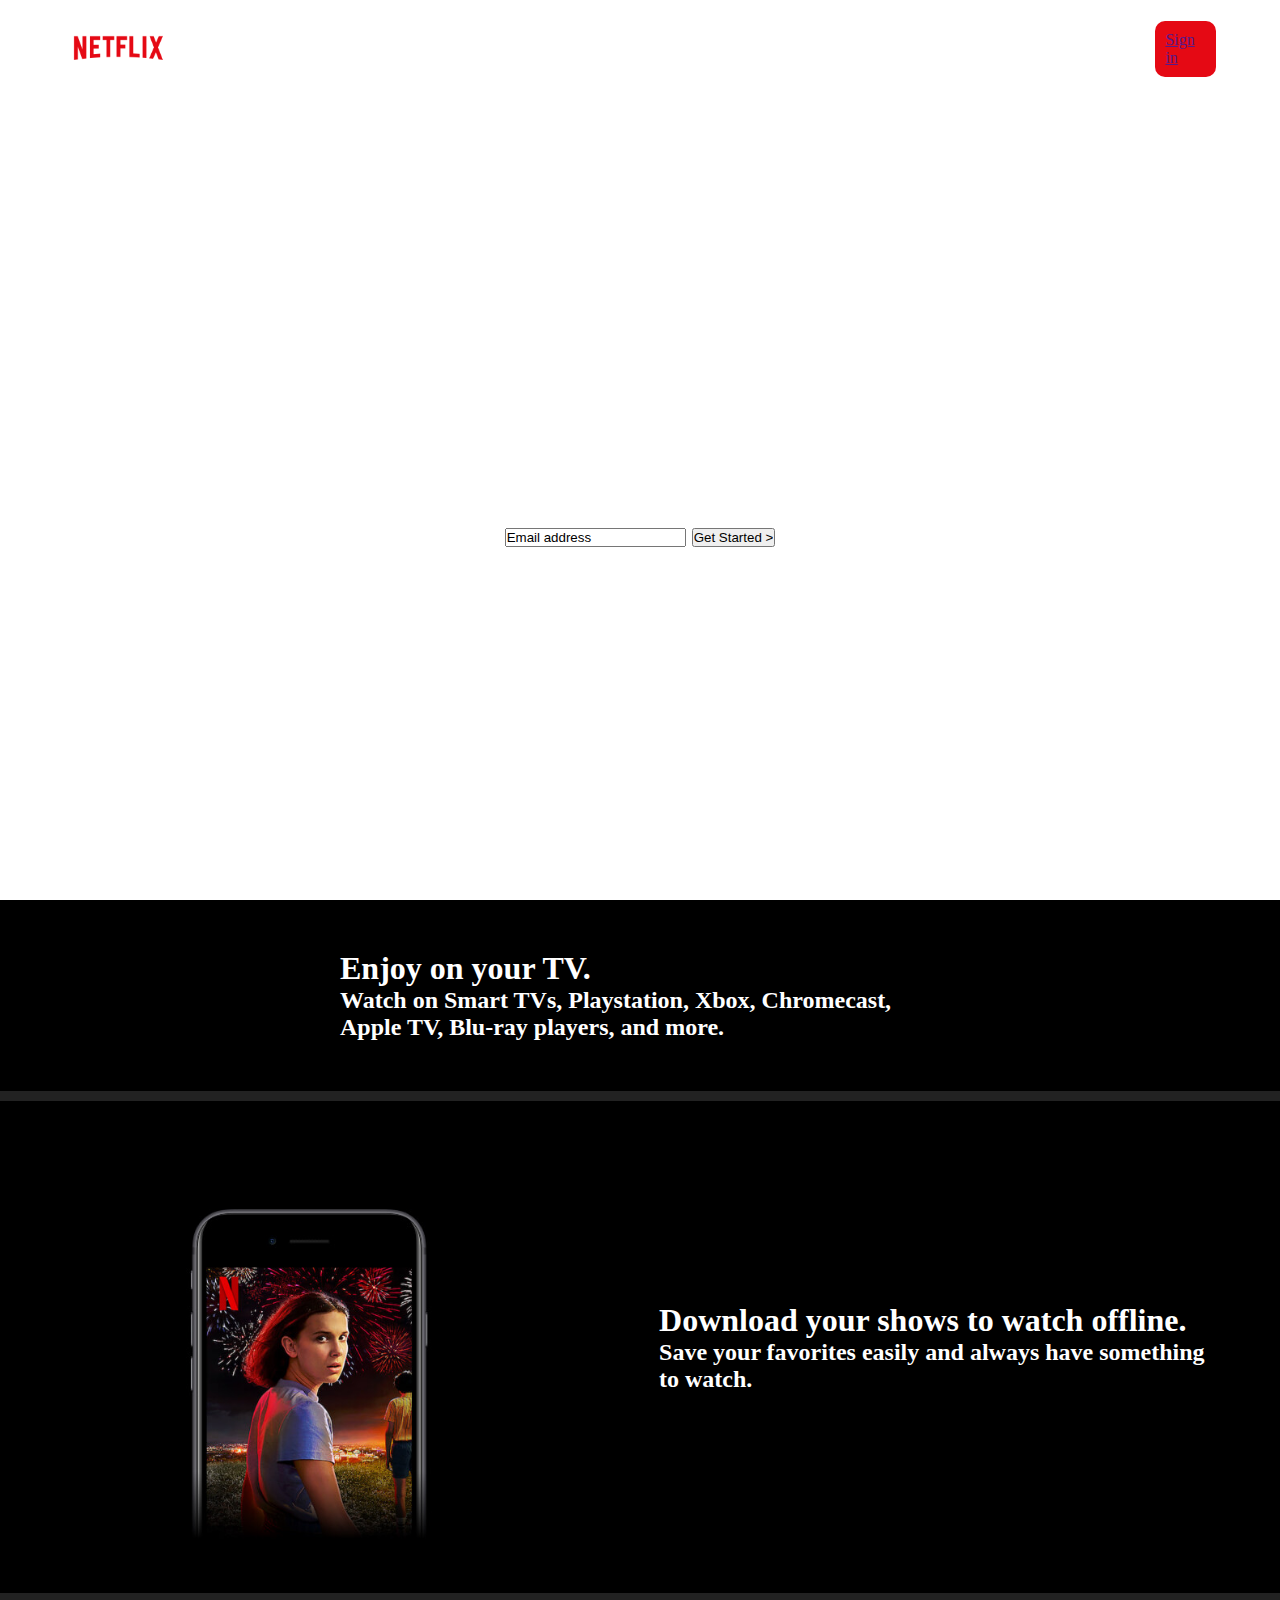
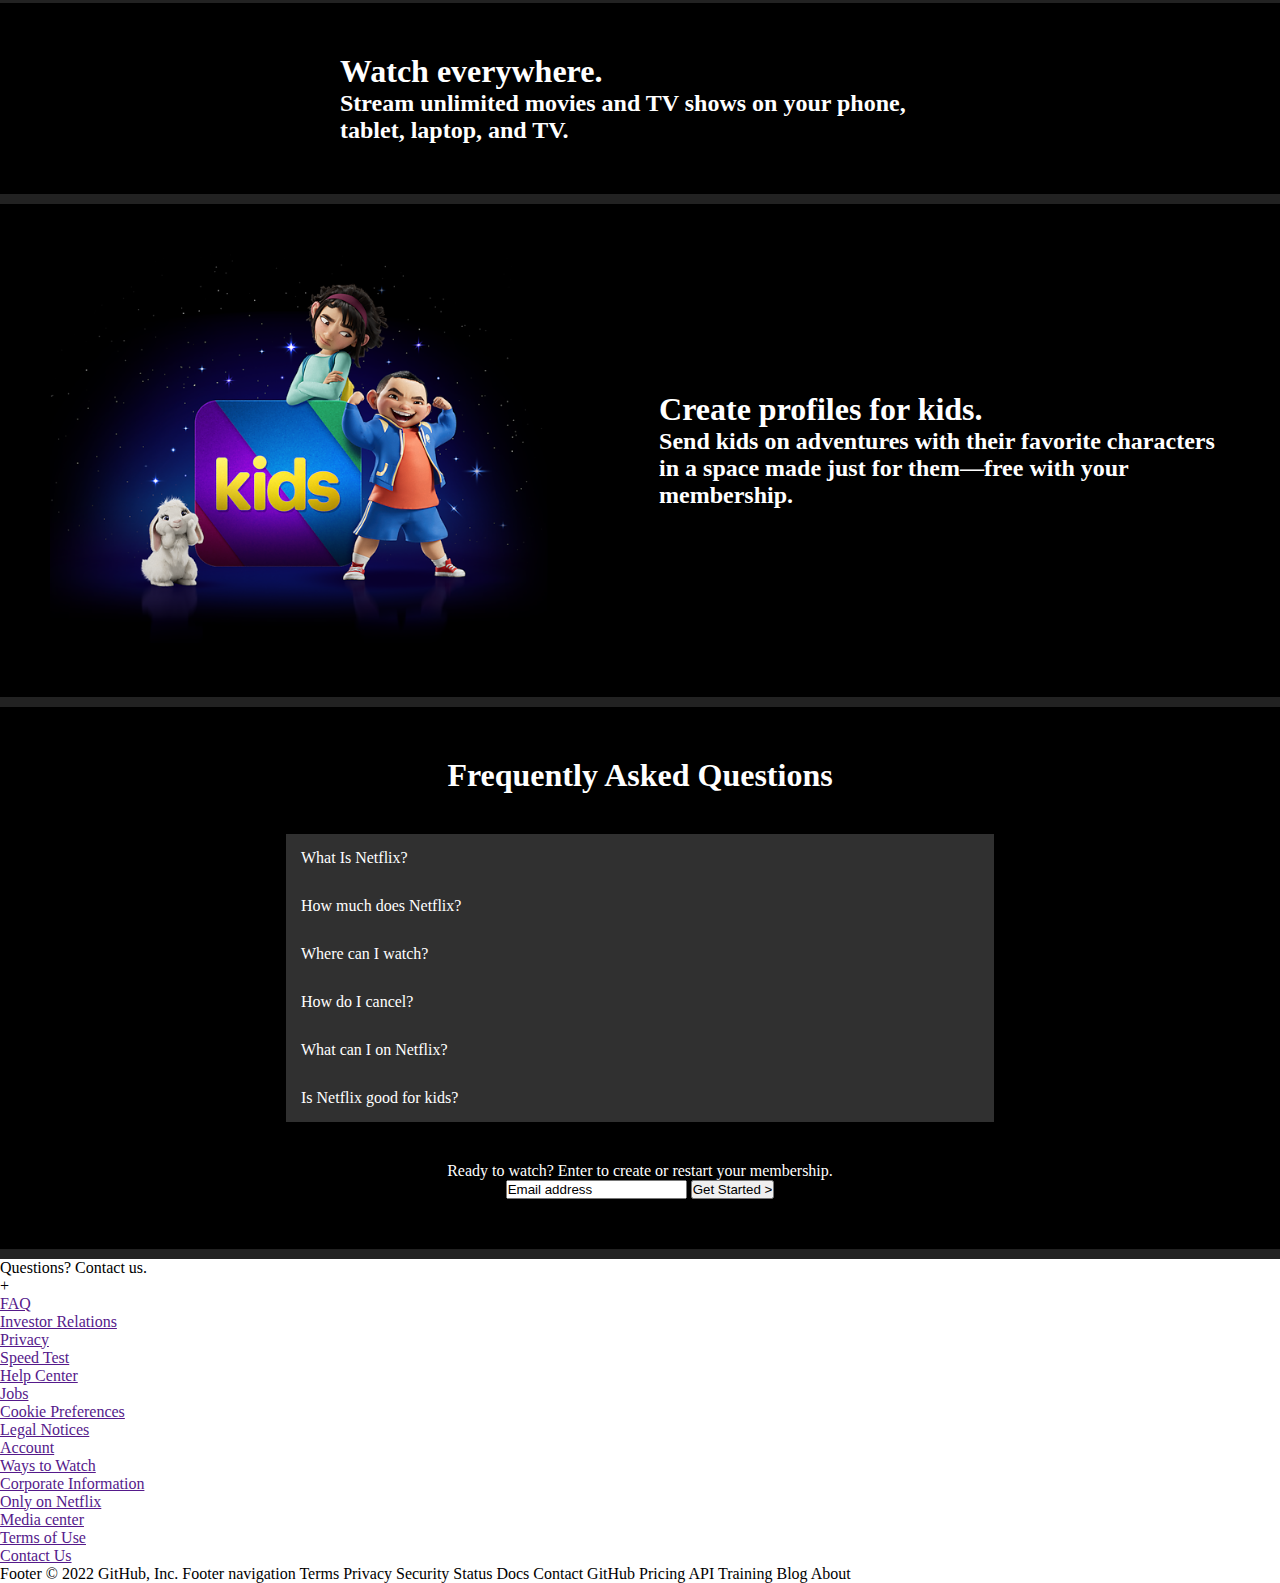
==== NetflixClone/Index.html @ 66c75db1 "Add files via upload" ====
<!DOCTYPE html>
<html lang="en">
<head>
    <meta charset="UTF-8">
    <meta http-equiv="X-UA-Compatible" content="IE=edge">
    <meta name="viewport" content="width=device-width, initial-scale=1.0">
    <title>NetflixLandingPage</title>
    <link rel="stylesheet" href="style.css">
    <script src="https://kit.fontawesome.com/7c42211379.js" crossorigin="anonymous"></script>
</head>

<body>
    <header>
        <div class="nav-wrap">
            <div class="logo">
                <img src="Images\Netflix background.png" alt="" class="n-logo">
            </div>

            <div class="sign-btn">
                <a href="">Sign in</a>
            </div>
        </div>
    </header>

    <section class="section-one">
        <div class="content">
            <h1>Unlimited movies, TV</h1> 
            <h1>Shows, and more.</h1>

            <h3>Watch anywhere. Cancel anytime.</h3>

            <p>Ready to watch? Enter your email to create or restart your memebership.</p>
            <form>
                <input type="text" value="Email address">
                <input type="submit" value="Get Started >">
            </form>
        </div>
    </section>

    <section class="section-two sect">
        <div class="desc">
            <h1>Enjoy on your TV.</h1>
            <h2>Watch on Smart TVs, Playstation, Xbox, Chromecast, Apple TV, Blu-ray players, and more.</h2>
        </div>
        
        <div>
            <img src="images/tv.png" alt="" 
            class="tv-pic">
            
        </div>
    </section>

    <section class="section-three sect">
        <div>
            <img src="Images\stranger things.jpg" alt="" class="stranger-things">
        </div>

        <div class="desc">
            <h1>Download your shows to watch offline.</h1>
            <h2>Save your favorites easily and always have something to watch.</h2>
        </div>
    </section>

    <section  class="section-four sect">
        <div class="desc">
            <h1>Watch everywhere.</h1>
            <h2>Stream unlimited movies and TV shows on your phone, tablet, laptop, and TV.</h2>
        </div>
        </section>

    <section class="section-five sect">
        <div>
            <img src="Images\kids.png" alt="" class="overthemoon">
        </div>

        <div class="desc">
            <h1>Create profiles for kids.</h1>
            <h2>Send kids on adventures with their favorite characters in a space made just for them—free with your membership.</h2>
        </div>
    </section>

    <section class="section-six">
        <h1>Frequently Asked Questions</h1>
        <div class="bigpapa">
            <div class="box">
                <div><p>What Is Netflix?</p></div>
                <div><i class="fa-solid fa-plus"></i></div>
            </div>

            <div class="box">
                <div><p>How much does Netflix?</p></div>
                <div><i class="fa-solid fa-plus"></i></div>
            </div>

             <div class="box">
                <div><p>Where can I watch?</p></div>
                <div><i class="fa-solid fa-plus"></i></div>
            </div>

             <div class="box">
                <div><p>How do I cancel?</p></div>
                <div><i class="fa-solid fa-plus"></i></div>
            </div>

             <div class="box">
                <div><p>What can I on Netflix?</p></div>
                <div><i class="fa-solid fa-plus"></i></div>
            </div>

             <div class="box">
                <div><p>Is Netflix good for kids?</p></div>
                <div><i class="fa-solid fa-plus"></i></div>
            </div>
        </div>

            <p>Ready to watch? Enter to create or restart your membership.</p>
            <form>
                <input type="text" value="Email address">
                <input type="submit" value="Get Started >">
            </form>
    </section>

    <section class="section-seven">
        <p>Questions? Contact us.</p>+

        <div>
        <div>
            <ol>
                <li><a href="">FAQ</a></li>
                <li><a href="">Investor Relations</a></li>
                <li><a href="">Privacy</a></li>
                <li><a href="">Speed Test</a></li>
            </ol>
        </div>

        <div>
            <ol>
                <li><a href="">Help Center</a></li>
                <li><a href="">Jobs</a></li>
                <li><a href="">Cookie Preferences</a></li>
                <li><a href="">Legal Notices</a></li>
            </ol>
        </div>

        <div>
            <ol>
                <li><a href="">Account</a></li>
                <li><a href="">Ways to Watch</a></li>
                <li><a href="">Corporate Information</a></li>
                <li><a href="">Only on Netflix</a></li>
            </ol>
        </div>

        <div>
            <ol>
                <li><a href="">Media center</a></li>
                <li><a href="">Terms of Use</a></li>
                <li><a href="">Contact Us</a></li>
            </ol>
        </div>
    </div>
    </section>
    
</body>
</html>
Footer
© 2022 GitHub, Inc.
Footer navigation
Terms
Privacy
Security
Status
Docs
Contact GitHub
Pricing
API
Training
Blog
About
---- NetflixClone/style.css ----
*{
    margin: 0;
    padding: 0;
    box-sizing: border-box;
    

}
/*General*/
.sect{
    padding: 50px;
    display: flex;
    justify-content: space-between;
    background-color: black;
    color: white;
    border-bottom: 10px solid #222222;
}
.desc{
    width: 600px;
    margin: auto;
}


header{
    background-color: transparent;
    padding: 1rem 0;
    position: fixed;
    width: 100%;

}
.nav-wrap{
    display: flex;
    justify-content: space-between;
    align-items: center;
    width: 90%;
    margin: 0 auto;

}
.n-logo{
    width: 10%;
}

.sign-btn{
    background-color: #E50914;
    padding: 10px;
    border-radius: 10px;
    width: 10%;
    

}

/*section one*/

.section-one{
    background-image: url(images/firstsectionpicture.jpg);
    height: 100vh;
    display: flex;
    justify-content: center;
    align-items: center;
    text-align: center;

}
.content{
    font-size: 1.5rem;
    color: white;
}
input{

}
/*section two*/

.tv-pic{
    width: 85%;
}

/*section three*/
.stranger-things{
    width: 85%;
}


/*section five*/

.overthemoon{
    width: 85%;
}
/*section six*/
.section-six{
    margin: 0 auto;
    padding: 50px;
    color: white;
    background-color: #000;
    text-align: center;
    border-bottom: 10px solid #222222;
}
.box{
    display: flex;
    justify-content:space-between;
    align-items: center;
    width: 60%;
    margin: 0 auto;
    padding: 15px;
    background-color: #303030;
    color: white;
}
.bigpapa{
    padding: 40px 0;
}
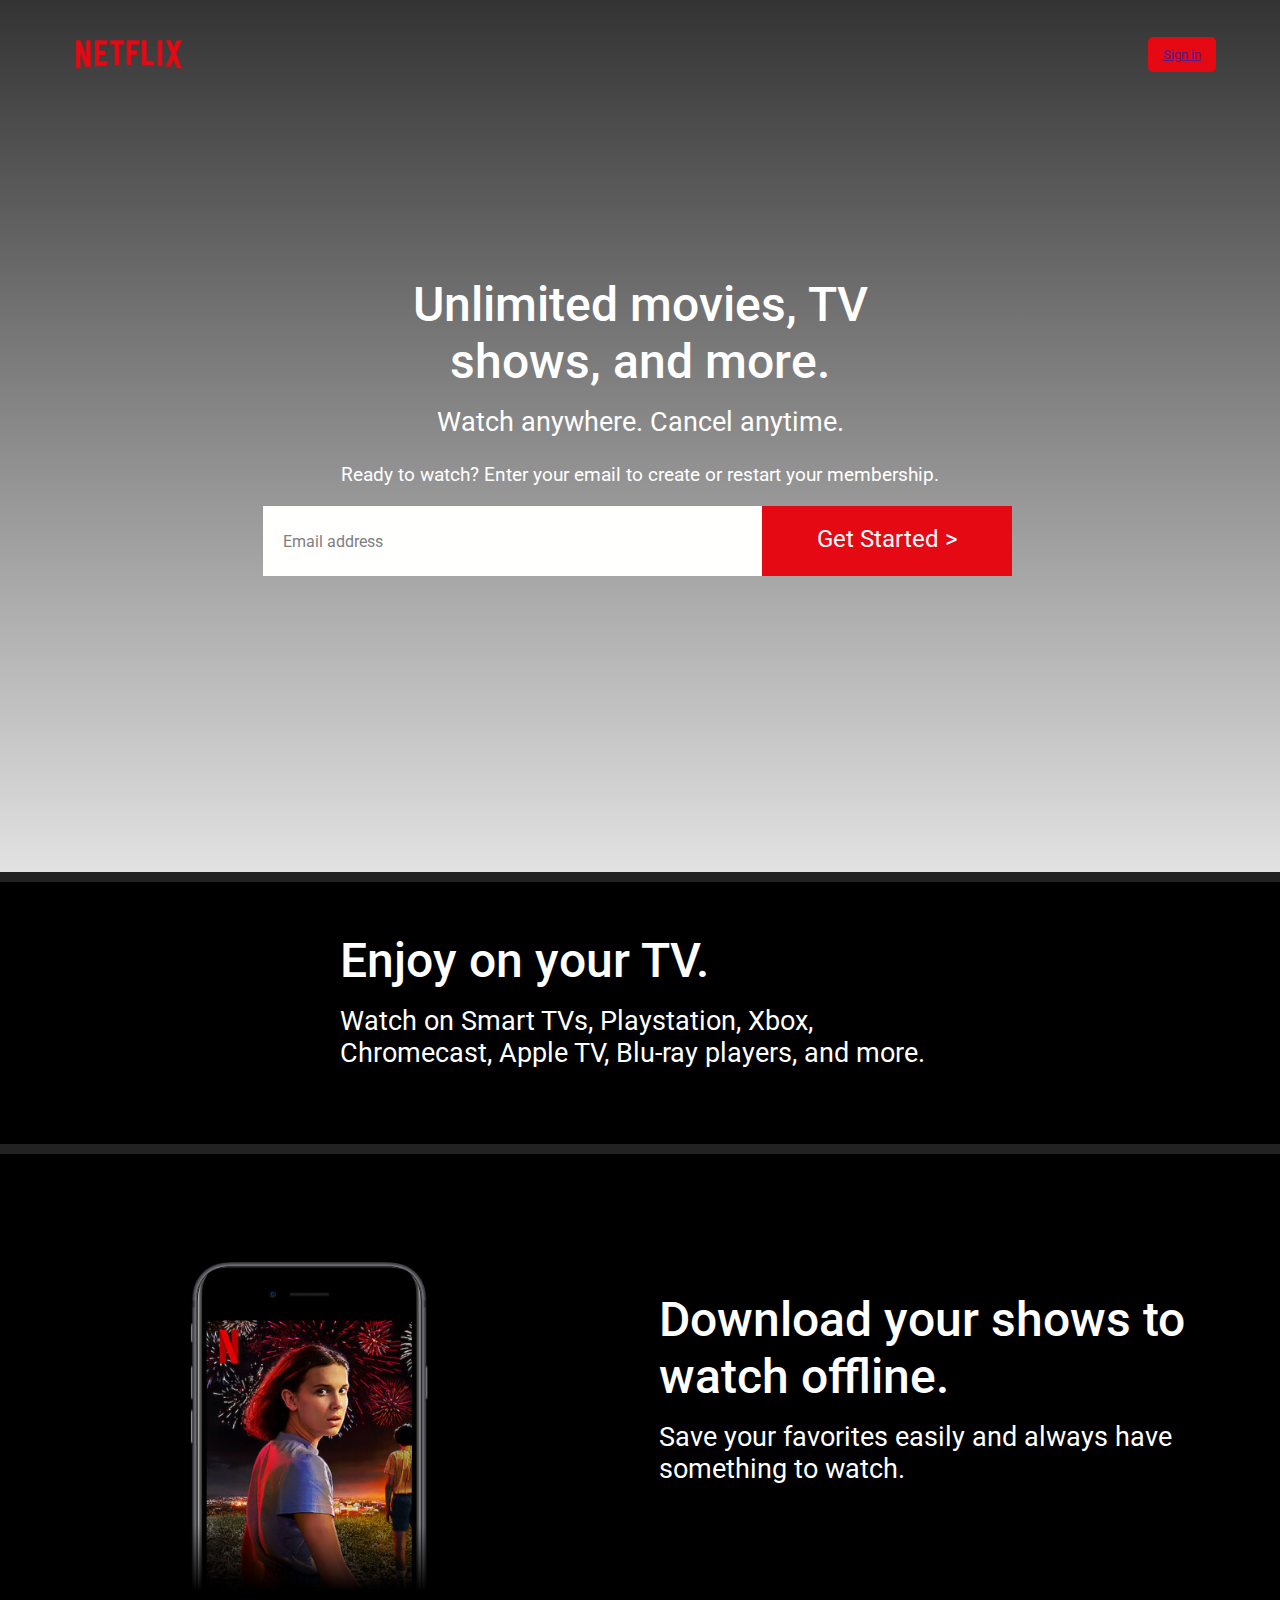
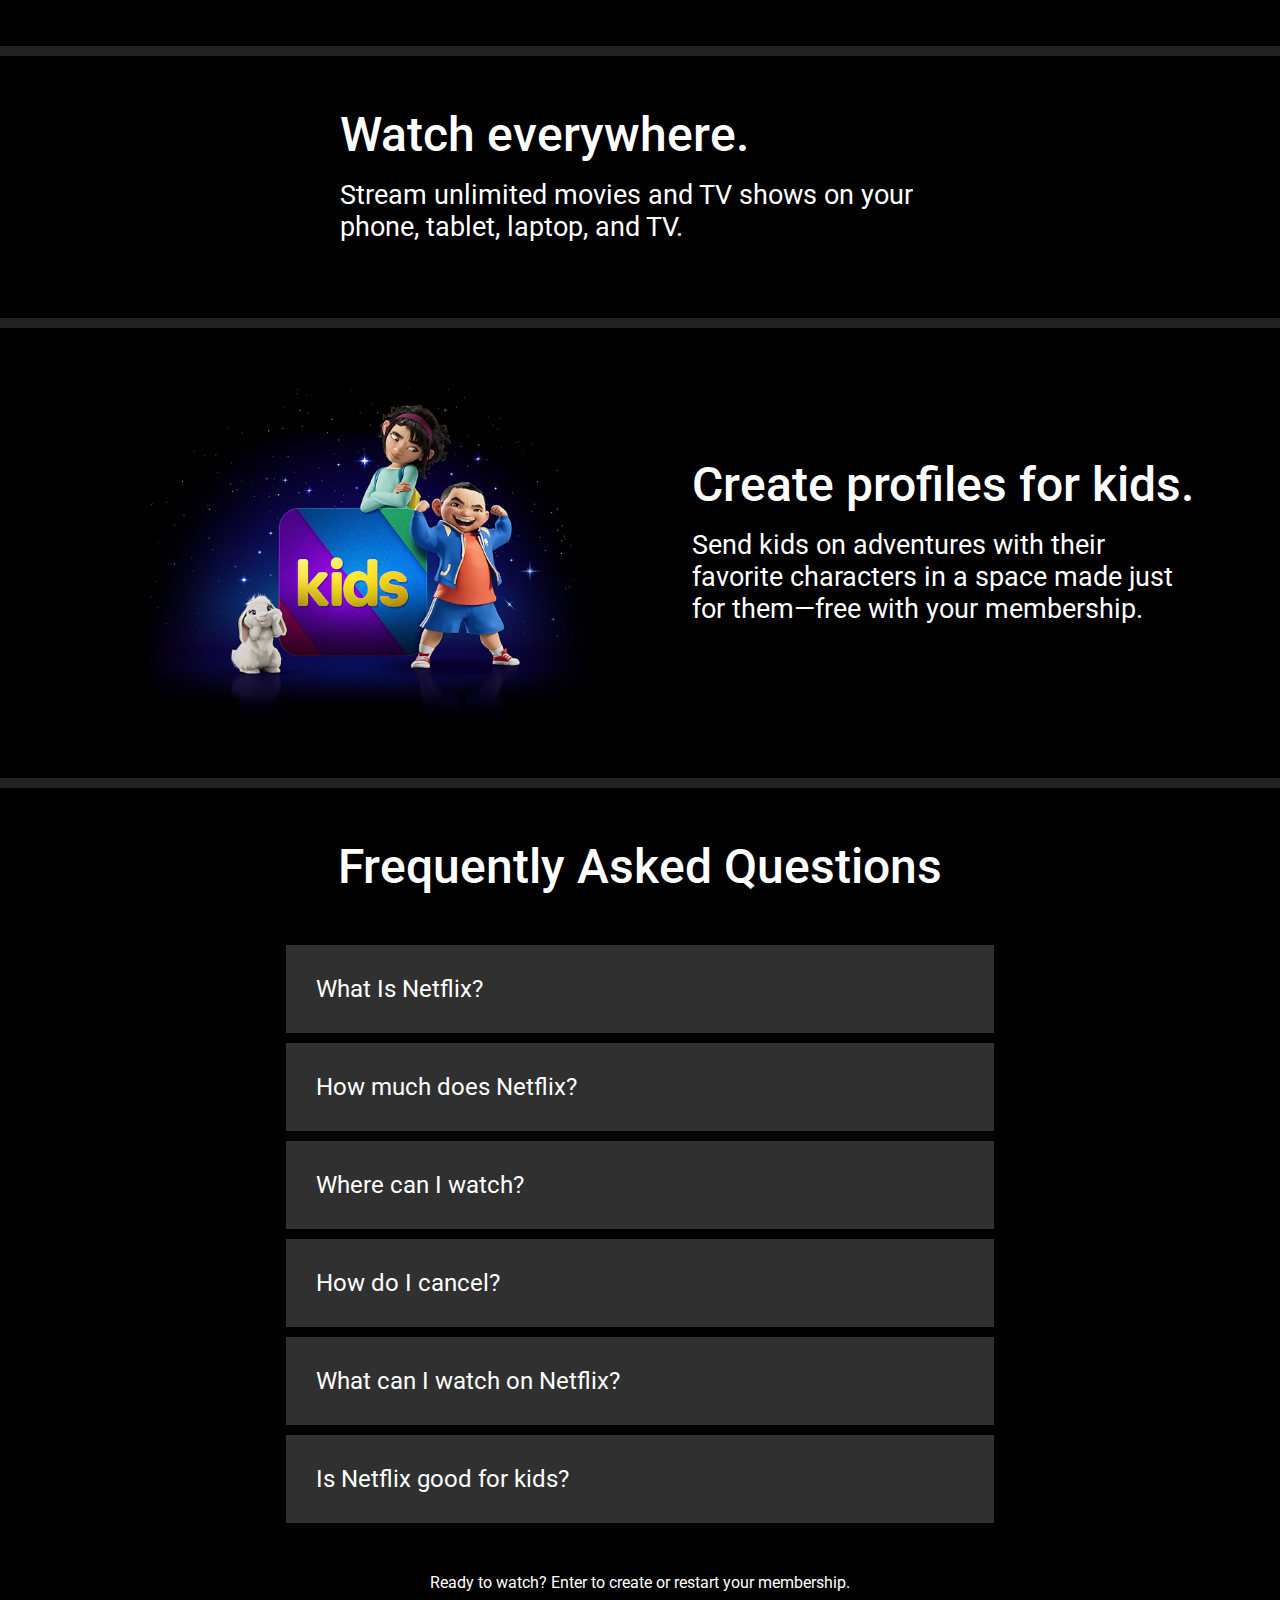
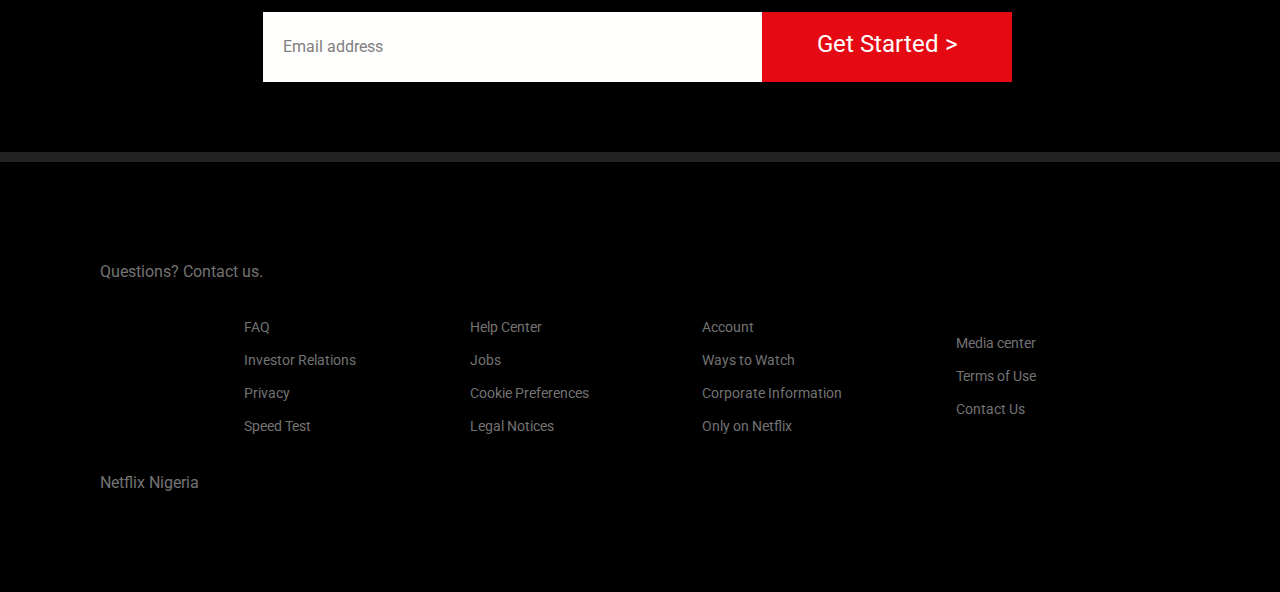
==== commit 4ae24e0f: "Add files via upload" ====
--- a/NetflixClone/Index.html
+++ b/NetflixClone/Index.html
@@ -6,6 +6,9 @@
     <meta name="viewport" content="width=device-width, initial-scale=1.0">
     <title>NetflixLandingPage</title>
     <link rel="stylesheet" href="style.css">
+    <link rel="preconnect" href="https://fonts.googleapis.com">
+    <link rel="preconnect" href="https://fonts.gstatic.com" crossorigin>
+    <link href="https://fonts.googleapis.com/css2?family=Roboto:wght@300;400;500&display=swap" rel="stylesheet">
     <script src="https://kit.fontawesome.com/7c42211379.js" crossorigin="anonymous"></script>
 </head>
 
@@ -24,12 +27,10 @@
 
     <section class="section-one">
         <div class="content">
-            <h1>Unlimited movies, TV</h1> 
-            <h1>Shows, and more.</h1>
-
-            <h3>Watch anywhere. Cancel anytime.</h3>
-
-            <p>Ready to watch? Enter your email to create or restart your memebership.</p>
+            <h1 class="main title">Unlimited movies, TV</h1> 
+            <h1 class="main title">shows, and more.</h1>
+            <h2>Watch anywhere. Cancel anytime.</h2>
+            <h3>Ready to watch? Enter your email to create or restart your membership.</h3>
             <form>
                 <input type="text" value="Email address">
                 <input type="submit" value="Get Started >">
@@ -103,7 +104,7 @@
             </div>
 
              <div class="box">
-                <div><p>What can I on Netflix?</p></div>
+                <div><p>What can I watch on Netflix?</p></div>
                 <div><i class="fa-solid fa-plus"></i></div>
             </div>
 
@@ -121,60 +122,48 @@
     </section>
 
     <section class="section-seven">
-        <p>Questions? Contact us.</p>+
-
-        <div>
-        <div>
-            <ol>
-                <li><a href="">FAQ</a></li>
-                <li><a href="">Investor Relations</a></li>
-                <li><a href="">Privacy</a></li>
-                <li><a href="">Speed Test</a></li>
-            </ol>
+        <p>Questions? Contact us.</p>
+        <div class="footer">
+            <div class="footer-items">
+                <ul class="footer-list">
+                    <li><a href="" class="f-link">FAQ</a></li>
+                    <li><a href="" class="f-link">Investor Relations</a></li>
+                    <li><a href="" class="f-link">Privacy</a></li>
+                    <li><a href="" class="f-link">Speed Test</a></li>
+                </ul>
+            </div>
+    
+            <div>
+                <ul class="footer-list">
+                    <li><a href="" class="f-link">Help Center</a></li>
+                    <li><a href="" class="f-link">Jobs</a></li>
+                    <li><a href="" class="f-link">Cookie Preferences</a></li>
+                    <li><a href="" class="f-link">Legal Notices</a></li>
+                </ul>
+            </div>
+    
+            <div>
+                <ul class="footer-list">
+                    <li><a href="" class="f-link">Account</a></li>
+                    <li><a href="" class="f-link">Ways to Watch</a></li>
+                    <li><a href="" class="f-link">Corporate Information</a></li>
+                    <li><a href="" class="f-link">Only on Netflix</a></li>
+                </ul>
+            </div>
+    
+            <div>
+                <ul class="footer-list">
+                    <li><a href="" class="f-link">Media center</a></li>
+                    <li><a href="" class="f-link">Terms of Use</a></li>
+                    <li><a href="" class="f-link">Contact Us</a></li>
+                </ul>
+            </div>
         </div>
-
-        <div>
-            <ol>
-                <li><a href="">Help Center</a></li>
-                <li><a href="">Jobs</a></li>
-                <li><a href="">Cookie Preferences</a></li>
-                <li><a href="">Legal Notices</a></li>
-            </ol>
-        </div>
-
-        <div>
-            <ol>
-                <li><a href="">Account</a></li>
-                <li><a href="">Ways to Watch</a></li>
-                <li><a href="">Corporate Information</a></li>
-                <li><a href="">Only on Netflix</a></li>
-            </ol>
-        </div>
-
-        <div>
-            <ol>
-                <li><a href="">Media center</a></li>
-                <li><a href="">Terms of Use</a></li>
-                <li><a href="">Contact Us</a></li>
-            </ol>
-        </div>
-    </div>
+    
+        <p>Netflix Nigeria</p>
     </section>
     
 </body>
 </html>
-Footer
-© 2022 GitHub, Inc.
-Footer navigation
-Terms
-Privacy
-Security
-Status
-Docs
-Contact GitHub
-Pricing
-API
-Training
-Blog
-About
 
+
--- a/NetflixClone/style.css
+++ b/NetflixClone/style.css
@@ -2,10 +2,52 @@
     margin: 0;
     padding: 0;
     box-sizing: border-box;
+    font-family: 'Roboto', sans-serif;
     
 
 }
 /*General*/
+h1{
+    font-weight: 500;
+    font-size: 3rem;
+    color: white;
+}
+h2{
+    font-weight: 400;
+    font-size: 1.7rem;
+    margin: 16px 0 25px; 
+    color: white;
+}
+h3{
+    font-size: 1.2rem;
+    font-weight: 400;
+    color: white;
+}
+form{
+    padding: 20px;
+}
+
+input[type="text"]{
+    background-color: #fffffe;
+    width: 500px;
+    height: 70px;
+    color: grey;
+    padding: 20px;
+    font-size: 1rem;
+    border: none;
+}
+
+input[type="submit"]{
+    background-color: #e50914;
+    position: relative;
+    left: -5px;
+    width: 250px;
+    height: 70px;
+    color: #fffffe;
+    font-size: 1.5rem;
+    border: none;
+    padding: 5px 0 10px;
+}
 .sect{
     padding: 50px;
     display: flex;
@@ -19,6 +61,7 @@
     margin: auto;
 }
 
+/* Header */
 
 header{
     background-color: transparent;
@@ -36,35 +79,45 @@
 
 }
 .n-logo{
-    width: 10%;
+    width: 12%;
 }
 
 .sign-btn{
     background-color: #E50914;
-    padding: 10px;
-    border-radius: 10px;
-    width: 10%;
-    
-
+    height: 35px;
+    width: 120px;
+    font-size: 0.8rem;
+    font-weight: 400;
+    padding: 10px 15px;
+    border-radius: 5px;
+    text-align: center;
 }
-
+.nav-link{
+    text-decoration: none;
+    color: #fffffe;
+}
 /*section one*/
 
 .section-one{
-    background-image: url(images/firstsectionpicture.jpg);
-    height: 100vh;
+    background-image:linear-gradient( to bottom , rgba(0,0,0,.8), rgba(0, 0, 0, 0.112)), url(images/firstsectionpicture.jpg);
+    background-size: cover;
+    width: 100%;
+    height: 98vh;
     display: flex;
     justify-content: center;
     align-items: center;
     text-align: center;
+    border-bottom: 10px solid #222222;
 
 }
-.content{
-    font-size: 1.5rem;
-    color: white;
+..content{
+    color: #fffffe;
+    padding-top: 100px;
 }
-input{
 
+.main-title{
+    font-size: 4rem;
+    width: 800px;
 }
 /*section two*/
 
@@ -77,9 +130,18 @@
     width: 85%;
 }
 
+/* Section Four */
+.section-four{
+    background-color: #000;
+    color: #fffffe;
+    padding: 50px 200px;
+    border-bottom: 10px solid #222222;
+}
 
 /*section five*/
-
+.section-five{
+    padding: 50px 80px 50px 150px;
+}
 .overthemoon{
     width: 85%;
 }
@@ -97,11 +159,39 @@
     justify-content:space-between;
     align-items: center;
     width: 60%;
-    margin: 0 auto;
-    padding: 15px;
+    margin: 10px auto;
+    padding: 30px;
     background-color: #303030;
+    font-size: 1.5rem;
     color: white;
 }
 .bigpapa{
     padding: 40px 0;
+}
+
+    
+/* Section Seven */
+.section-seven{
+    background-color: #000;
+    color: #737373;
+    padding: 100px;
+}
+
+.footer{
+    display: flex;
+    justify-content: space-evenly;
+    align-items: center;
+    padding: 30px;
+}
+
+.footer-list{
+    list-style: none;
+    line-height: 2rem;
+    text-align: left;
+}
+
+.f-link{
+    text-decoration: none;
+    color: #737373;
+    font-size: 0.9rem;
 }